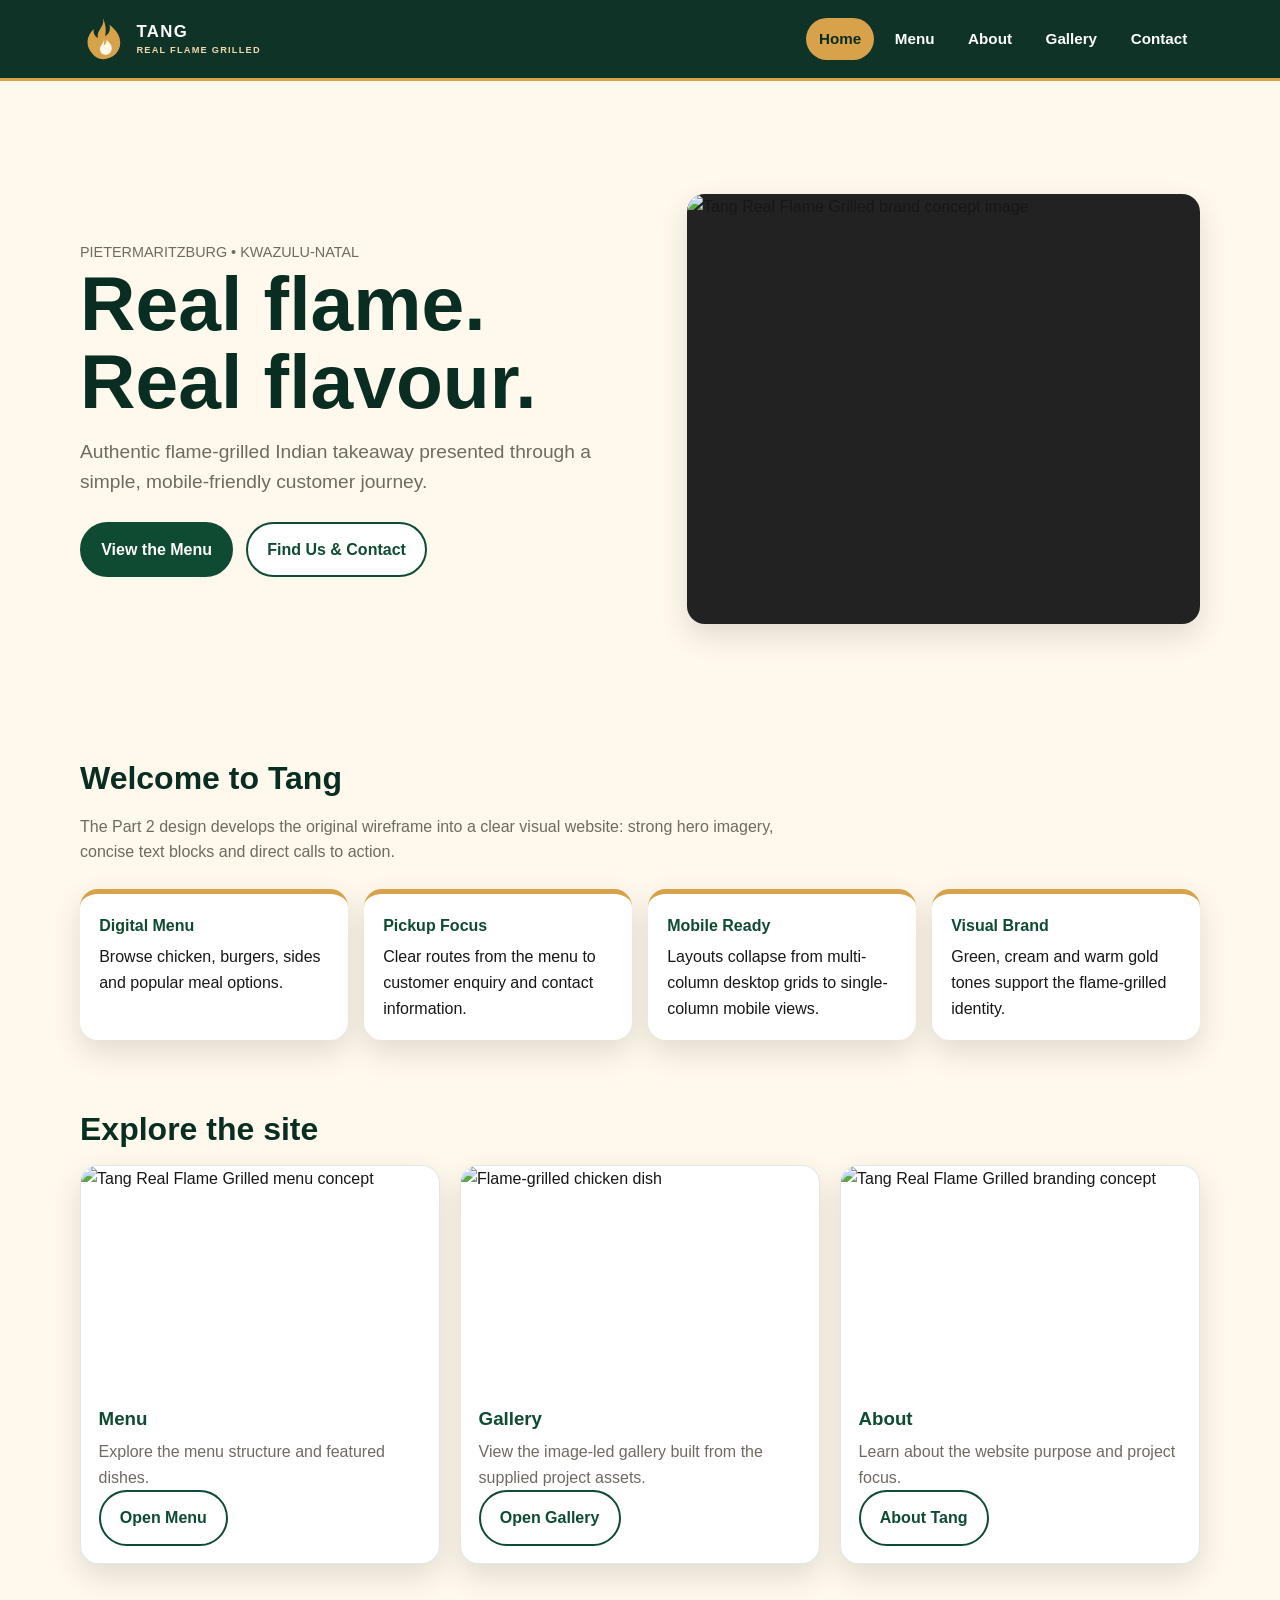
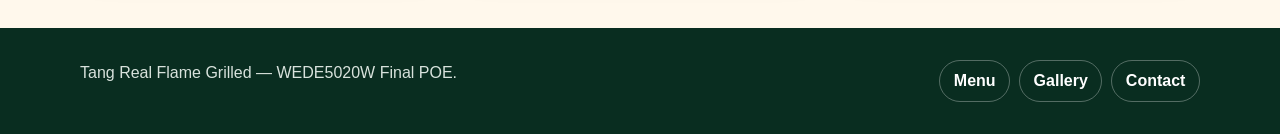
==== index.html @ 1a3ba95b "Update index.html" ====
<!DOCTYPE html><html lang="en"><head><meta charset="UTF-8"><meta name="viewport" content="width=device-width, initial-scale=1.0"><title>Home | Tang Real Flame Grilled</title><link rel="stylesheet" href="./style.css"></head><body>
<header class="site-header"><div class="container header-inner"><a class="brand" href="./index.html" aria-label="Tang Real Flame Grilled home"><svg class="brand-logo" viewBox="0 0 64 64" role="img" aria-label="Tang flame logo"><path d="M32 3C35 15 22 20 25 31c-5-3-7-8-6-13C8 29 8 42 17 52c4 5 9 8 15 8 14 0 24-10 24-23 0-10-6-18-15-25 2 8-1 13-6 16 2-10 0-18-3-25Z" fill="#d8a24a"/><path d="M33 31c2 7-7 10-5 17 1 4 4 6 7 6 6 0 10-5 9-11-1-4-4-7-7-10 0 5-2 7-4 8 1-4 1-7 0-10Z" fill="#fff8ec"/></svg><span class="brand-copy">TANG <small>REAL FLAME GRILLED</small></span></a><nav class="nav" aria-label="Main navigation"><a class="active" href="./index.html">Home</a><a href="./menu.html">Menu</a><a href="./about.html">About</a><a href="./gallery.html">Gallery</a><a href="./contact.html">Contact</a></nav></div></header>
<main><div class="container">
<section class="hero"><div class="hero-copy"><p class="small">PIETERMARITZBURG • KWAZULU-NATAL</p><h1>Real flame.<br>Real flavour.</h1><p class="lead">Authentic flame-grilled Indian takeaway presented through a simple, mobile-friendly customer journey.</p><div class="actions"><a class="btn primary" href="./menu.html">View the Menu</a><a class="btn secondary" href="./contact.html">Find Us &amp; Contact</a></div></div><div class="hero-image"><img src="./images/tang-home.png" alt="Tang Real Flame Grilled brand concept image"></div></section>
<section class="section"><h2>Welcome to Tang</h2><p class="section-intro">The Part 2 design develops the original wireframe into a clear visual website: strong hero imagery, concise text blocks and direct calls to action.</p><div class="feature-grid"><div class="feature"><strong>Digital Menu</strong><span>Browse chicken, burgers, sides and popular meal options.</span></div><div class="feature"><strong>Pickup Focus</strong><span>Clear routes from the menu to customer enquiry and contact information.</span></div><div class="feature"><strong>Mobile Ready</strong><span>Layouts collapse from multi-column desktop grids to single-column mobile views.</span></div><div class="feature"><strong>Visual Brand</strong><span>Green, cream and warm gold tones support the flame-grilled identity.</span></div></div></section>
<section class="section"><h2>Explore the site</h2><div class="cards"><article class="card"><img src="images/tang-menu.png" alt="Tang Real Flame Grilled menu concept"><div class="card-body"><h3>Menu</h3><p>Explore the menu structure and featured dishes.</p><a class="btn secondary" href="./menu.html">Open Menu</a></div></article><article class="card"><img src="./images/tang-gallery.jpg" alt="Flame-grilled chicken dish"><div class="card-body"><h3>Gallery</h3><p>View the image-led gallery built from the supplied project assets.</p><a class="btn secondary" href="./gallery.html">Open Gallery</a></div></article><article class="card"><img src="./images/tang-home.png" alt="Tang Real Flame Grilled branding concept"><div class="card-body"><h3>About</h3><p>Learn about the website purpose and project focus.</p><a class="btn secondary" href="./about.html">About Tang</a></div></article></div></section>
</div></main><footer class="site-footer"><div class="container footer-grid"><p>Tang Real Flame Grilled — WEDE5020W Final POE.</p><div class="footer-links"><a href="./menu.html">Menu</a><a href="./gallery.html">Gallery</a><a href="./contact.html">Contact</a></div></div></footer></body></html>
---- style.css ----
:root{
  --green:#0f4a32;
  --green-dark:#092d20;
  --gold:#d8a24a;
  --cream:#fff8ec;
  --ink:#171717;
  --muted:#6f6a62;
  --white:#ffffff;
  --shadow:0 12px 30px rgba(0,0,0,.12);
  --radius:18px;
}
*{box-sizing:border-box;margin:0;padding:0}
html{scroll-behavior:smooth}
body{font-family:Arial,Helvetica,sans-serif;background:var(--cream);color:var(--ink);line-height:1.6}
img{max-width:100%;height:auto;display:block}
a{color:inherit}
.container{width:min(1120px,92%);margin-inline:auto}
.site-header{position:sticky;top:0;z-index:20;background:rgba(9,45,32,.97);color:#fff;border-bottom:3px solid var(--gold)}
.header-inner{min-height:78px;display:flex;align-items:center;justify-content:space-between;gap:24px}
.brand{font-weight:900;letter-spacing:.08em;font-size:1.05rem;text-decoration:none;white-space:nowrap}
.nav{display:flex;flex-wrap:wrap;justify-content:flex-end;gap:8px}
.nav a{padding:.55rem .8rem;border-radius:999px;text-decoration:none;font-weight:700;font-size:.95rem}
.nav a:hover,.nav a:focus-visible,.nav a.active{background:var(--gold);color:var(--green-dark)}
main{padding:3rem 0 4rem}
.hero{min-height:560px;display:grid;grid-template-columns:1.05fr .95fr;gap:2.5rem;align-items:center}
.hero-copy h1{font-size:clamp(2.5rem,6vw,5rem);line-height:1.02;color:var(--green-dark);margin-bottom:1rem}
.hero-copy .lead{font-size:1.2rem;color:var(--muted);max-width:600px;margin-bottom:1.5rem}
.actions{display:flex;flex-wrap:wrap;gap:.8rem}
.btn{display:inline-flex;align-items:center;justify-content:center;padding:.8rem 1.2rem;border-radius:999px;text-decoration:none;font-weight:800;border:2px solid var(--green)}
.btn.primary{background:var(--green);color:#fff}.btn.secondary{background:#fff;color:var(--green)}
.btn:hover,.btn:focus-visible{transform:translateY(-2px);box-shadow:var(--shadow)}
.hero-image{border-radius:var(--radius);overflow:hidden;box-shadow:var(--shadow);background:#222}
.hero-image img{width:100%;height:430px;object-fit:cover}
.section{margin-top:4rem}.section h2{font-size:2rem;color:var(--green-dark);margin-bottom:.6rem}.section-intro{color:var(--muted);margin-bottom:1.5rem;max-width:720px}
.cards{display:grid;grid-template-columns:repeat(3,1fr);gap:1.25rem}
.card{background:#fff;border-radius:var(--radius);overflow:hidden;box-shadow:var(--shadow);border:1px solid rgba(15,74,50,.12)}
.card img{width:100%;height:220px;object-fit:cover}.card-body{padding:1.1rem}.card h3{color:var(--green);margin-bottom:.35rem}.card p{color:var(--muted)}
.feature-grid{display:grid;grid-template-columns:repeat(4,1fr);gap:1rem}.feature{background:#fff;padding:1.2rem;border-radius:var(--radius);border-top:5px solid var(--gold);box-shadow:var(--shadow)}
.feature strong{display:block;color:var(--green);margin-bottom:.35rem}
.page-heading{text-align:center;margin-bottom:2.5rem}.page-heading h1{font-size:clamp(2.2rem,5vw,4rem);color:var(--green-dark);line-height:1.1}.page-heading p{max-width:720px;margin:.75rem auto 0;color:var(--muted)}
.menu-grid{display:grid;grid-template-columns:repeat(3,1fr);gap:1.25rem}.menu-card{background:#fff;border-radius:var(--radius);overflow:hidden;box-shadow:var(--shadow);border:1px solid rgba(15,74,50,.12)}.menu-card img{height:210px;width:100%;object-fit:cover}.menu-content{padding:1.2rem}.menu-content h2{color:var(--green);font-size:1.35rem;margin-bottom:.8rem}.menu-list{list-style:none;display:grid;gap:.65rem}.menu-list li{display:flex;justify-content:space-between;gap:1rem;border-bottom:1px dashed #d7cdbd;padding-bottom:.45rem}.menu-list span:last-child{font-weight:800;color:var(--green)}
.notice{margin-top:1.5rem;padding:1rem 1.2rem;border-left:5px solid var(--gold);background:#fff3d8;border-radius:10px;color:#594a31}
.gallery-grid{display:grid;grid-template-columns:repeat(3,1fr);gap:1.25rem}.gallery-item{background:#fff;border-radius:var(--radius);overflow:hidden;box-shadow:var(--shadow)}.gallery-item img{width:100%;height:270px;object-fit:cover}.gallery-item figcaption{padding:.9rem 1rem;font-weight:800;color:var(--green)}
.about-grid,.contact-grid{display:grid;grid-template-columns:1fr 1fr;gap:2rem;align-items:start}.panel{background:#fff;border-radius:var(--radius);padding:1.5rem;box-shadow:var(--shadow)}.panel h2{color:var(--green);margin-bottom:.75rem}.panel ul{padding-left:1.2rem}
form{display:grid;gap:1rem}label{font-weight:700;color:var(--green)}input,textarea{width:100%;margin-top:.35rem;padding:.8rem;border:1px solid #cfc5b5;border-radius:10px;font:inherit;background:#fff}textarea{min-height:150px;resize:vertical}button{border:0;cursor:pointer;font:inherit}
.site-footer{background:var(--green-dark);color:#fff;padding:2rem 0}.footer-grid{display:flex;justify-content:space-between;gap:2rem;flex-wrap:wrap}.site-footer p{color:#d8e2dc}.footer-links{display:flex;align-items:center;gap:.55rem;flex-wrap:wrap}.footer-links a{display:inline-flex;align-items:center;justify-content:center;min-height:40px;padding:.45rem .85rem;border:1px solid rgba(255,255,255,.3);border-radius:999px;color:#fff;text-decoration:none;font-weight:700;transition:background .2s,color .2s,border-color .2s}.footer-links a:hover,.footer-links a:focus-visible{background:var(--gold);border-color:var(--gold);color:var(--green-dark);text-decoration:none;outline-offset:3px}
.small{font-size:.9rem;color:var(--muted)}

/* Contact page layout: matches the actual contact.html class names. */
.page-hero{padding:2.5rem 0 2rem;background:linear-gradient(135deg,#fff3d8,#fff8ec)}
.page-hero h1{font-size:clamp(2.2rem,5vw,4rem);line-height:1.08;color:var(--green-dark);margin:.2rem 0 .7rem}
.page-hero p:not(.eyebrow){max-width:720px;color:var(--muted)}
.eyebrow{font-size:.78rem;font-weight:900;letter-spacing:.16em;color:#9a6b20}
.contact-layout{display:grid;grid-template-columns:minmax(0,.9fr) minmax(0,1.1fr);gap:1.5rem;align-items:start}
.contact-stack{display:grid;gap:1.25rem;min-width:0}
.info-card,.map-card,.form-card{min-width:0;background:#fff;border:1px solid rgba(15,74,50,.12);border-radius:var(--radius);padding:clamp(1rem,2.5vw,1.5rem);box-shadow:var(--shadow)}
.info-card h2,.map-card h2,.form-card h2{color:var(--green);font-size:1.45rem;margin:.25rem 0 .8rem}
.info-card p{margin:.7rem 0;overflow-wrap:anywhere}.info-card a{color:var(--green);font-weight:700}.info-card hr{border:0;border-top:1px solid #e7dece;margin:1rem 0}
.text-link{display:inline-block;margin:.25rem 0;text-underline-offset:3px}
#map{height:280px;width:100%;overflow:hidden;border-radius:12px;background:#eee7d9}#map p{padding:1rem}
.form-card>p:not(.eyebrow){color:var(--muted);margin-bottom:.75rem}
.form-card form{gap:1rem;margin-top:1rem}.form-row{display:grid;grid-template-columns:repeat(2,minmax(0,1fr));gap:1rem}
.form-card label{display:block;min-width:0;font-weight:700;color:var(--green)}
.form-card input:not([type=checkbox]),.form-card select,.form-card textarea{display:block;width:100%;min-width:0;margin-top:.35rem;padding:.8rem .9rem;border:1px solid #cfc5b5;border-radius:10px;font:inherit;background:#fff;color:var(--ink)}
.form-card input:focus,.form-card select:focus,.form-card textarea:focus{outline:3px solid rgba(216,162,74,.35);border-color:var(--gold)}
.form-card textarea{min-height:145px;resize:vertical}.form-card .consent{display:flex;align-items:flex-start;gap:.65rem;font-size:.92rem;font-weight:500;color:var(--ink)}.form-card .consent input{width:auto;flex:0 0 auto;margin-top:.35rem}
.button{display:inline-flex;align-items:center;justify-content:center;min-height:44px;padding:.7rem 1.1rem;border-radius:999px;font-weight:800;text-decoration:none;transition:transform .2s,box-shadow .2s;cursor:pointer}
.button-primary{background:var(--green);color:#fff;border:2px solid var(--green)}.button-outline{background:#fff;color:var(--green);border:2px solid var(--green)}.button:hover,.button:focus-visible{transform:translateY(-1px);box-shadow:var(--shadow)}
.form-status{font-weight:700;color:var(--green)}.footer-brand{display:inline-flex;align-items:center;gap:.65rem}.footer-note{margin-top:.5rem}
/* Brand logo */
.brand{display:inline-flex;align-items:center;gap:.65rem;flex-shrink:0}.brand-logo{display:block;width:46px;height:46px;flex:0 0 46px}.brand-copy{display:inline-flex;flex-direction:column;line-height:1.15}.brand small{display:block;font-size:.58rem;letter-spacing:.13em;margin-top:.22rem;color:#f0d9ae}
/* Menu search and item controls */
.menu-tools{background:#fff;border:1px solid rgba(15,74,50,.12);border-radius:var(--radius);padding:1.2rem;margin:0 0 1.5rem;box-shadow:0 8px 20px rgba(0,0,0,.06)}
.menu-search-form{display:grid;grid-template-columns:minmax(0,1fr) auto auto;gap:.65rem;align-items:center}.menu-search-form input{margin:0;min-width:0}.filter-buttons{display:flex;flex-wrap:wrap;gap:.55rem;margin-top:1rem}.filter-button{padding:.55rem .9rem;border:1px solid #cfc5b5;border-radius:999px;background:#fff;color:var(--green);font-weight:800}.filter-button:hover,.filter-button:focus-visible,.filter-button.active{background:var(--green);color:#fff;border-color:var(--green)}.menu-result-count{margin-top:.8rem;color:var(--muted);font-size:.92rem}.menu-card[hidden],.menu-empty[hidden],.item-detail[hidden]{display:none!important}.category-description{color:var(--muted);margin:-.35rem 0 .9rem}.menu-list li{display:grid;grid-template-columns:minmax(0,1fr) auto;align-items:center;gap:.5rem}.menu-list li>span{font-weight:700}.item-detail-button{padding:.35rem .6rem;border:1px solid var(--green);border-radius:999px;background:#fff;color:var(--green);font-size:.78rem;font-weight:800;white-space:nowrap}.item-detail-button:hover,.item-detail-button:focus-visible{background:var(--green);color:#fff}.menu-list .item-detail{grid-column:1/-1;color:var(--muted);font-size:.9rem;padding:.15rem 0 .5rem}.menu-empty{margin:1rem 0;padding:1.2rem;text-align:center;background:#fff;border-radius:12px;color:var(--muted)}.sr-only{position:absolute;width:1px;height:1px;padding:0;margin:-1px;overflow:hidden;clip:rect(0,0,0,0);white-space:nowrap;border:0}

@media (max-width:900px){.hero{grid-template-columns:1fr}.hero-image{order:-1}.cards,.menu-grid,.gallery-grid{grid-template-columns:repeat(2,1fr)}.feature-grid{grid-template-columns:repeat(2,1fr)}.about-grid,.contact-grid,.contact-layout{grid-template-columns:1fr}.header-inner{align-items:flex-start;padding:1rem 0;flex-direction:column}.nav{justify-content:flex-start}}
@media (max-width:600px){main{padding:2rem 0 3rem}.container{width:min(94%,1120px)}.hero{min-height:0;gap:1.5rem}.hero-image img{height:280px}.hero-copy h1{font-size:2.7rem}.cards,.menu-grid,.gallery-grid,.feature-grid{grid-template-columns:1fr}.gallery-item img,.card img,.menu-card img{height:230px}.nav{width:100%;gap:4px}.nav a{font-size:.85rem;padding:.45rem .55rem}.actions{display:grid}.btn{width:100%}.section{margin-top:2.5rem}.contact-grid>.panel{padding:1.15rem}.contact-layout{grid-template-columns:1fr}.form-row{grid-template-columns:1fr}.menu-search-form{grid-template-columns:1fr 1fr}.menu-search-form input{grid-column:1/-1}.menu-search-form button{width:100%}.brand-logo{width:40px;height:40px;flex-basis:40px}}

/* Interactive gallery details and consistent footer navigation */
.gallery-item{display:flex;flex-direction:column}.gallery-item figcaption{padding:.9rem 1rem .35rem;font-weight:800;color:var(--green);font-size:1.05rem}.gallery-details{padding:0 1rem 1rem}.gallery-details summary{display:inline-flex;align-items:center;justify-content:center;margin-top:.4rem;padding:.5rem .85rem;border:1px solid var(--green);border-radius:999px;background:#fff;color:var(--green);font-weight:800;cursor:pointer;list-style:none}.gallery-details summary::-webkit-details-marker{display:none}.gallery-details summary::after{content:"+";margin-left:.5rem;font-size:1.1rem}.gallery-details[open] summary::after{content:"−"}.gallery-details summary:hover,.gallery-details summary:focus-visible{background:var(--green);color:#fff;outline-offset:3px}.gallery-details p{margin-top:.8rem;color:var(--muted);font-size:.95rem}.footer-links a:focus-visible{outline:3px solid var(--gold)}
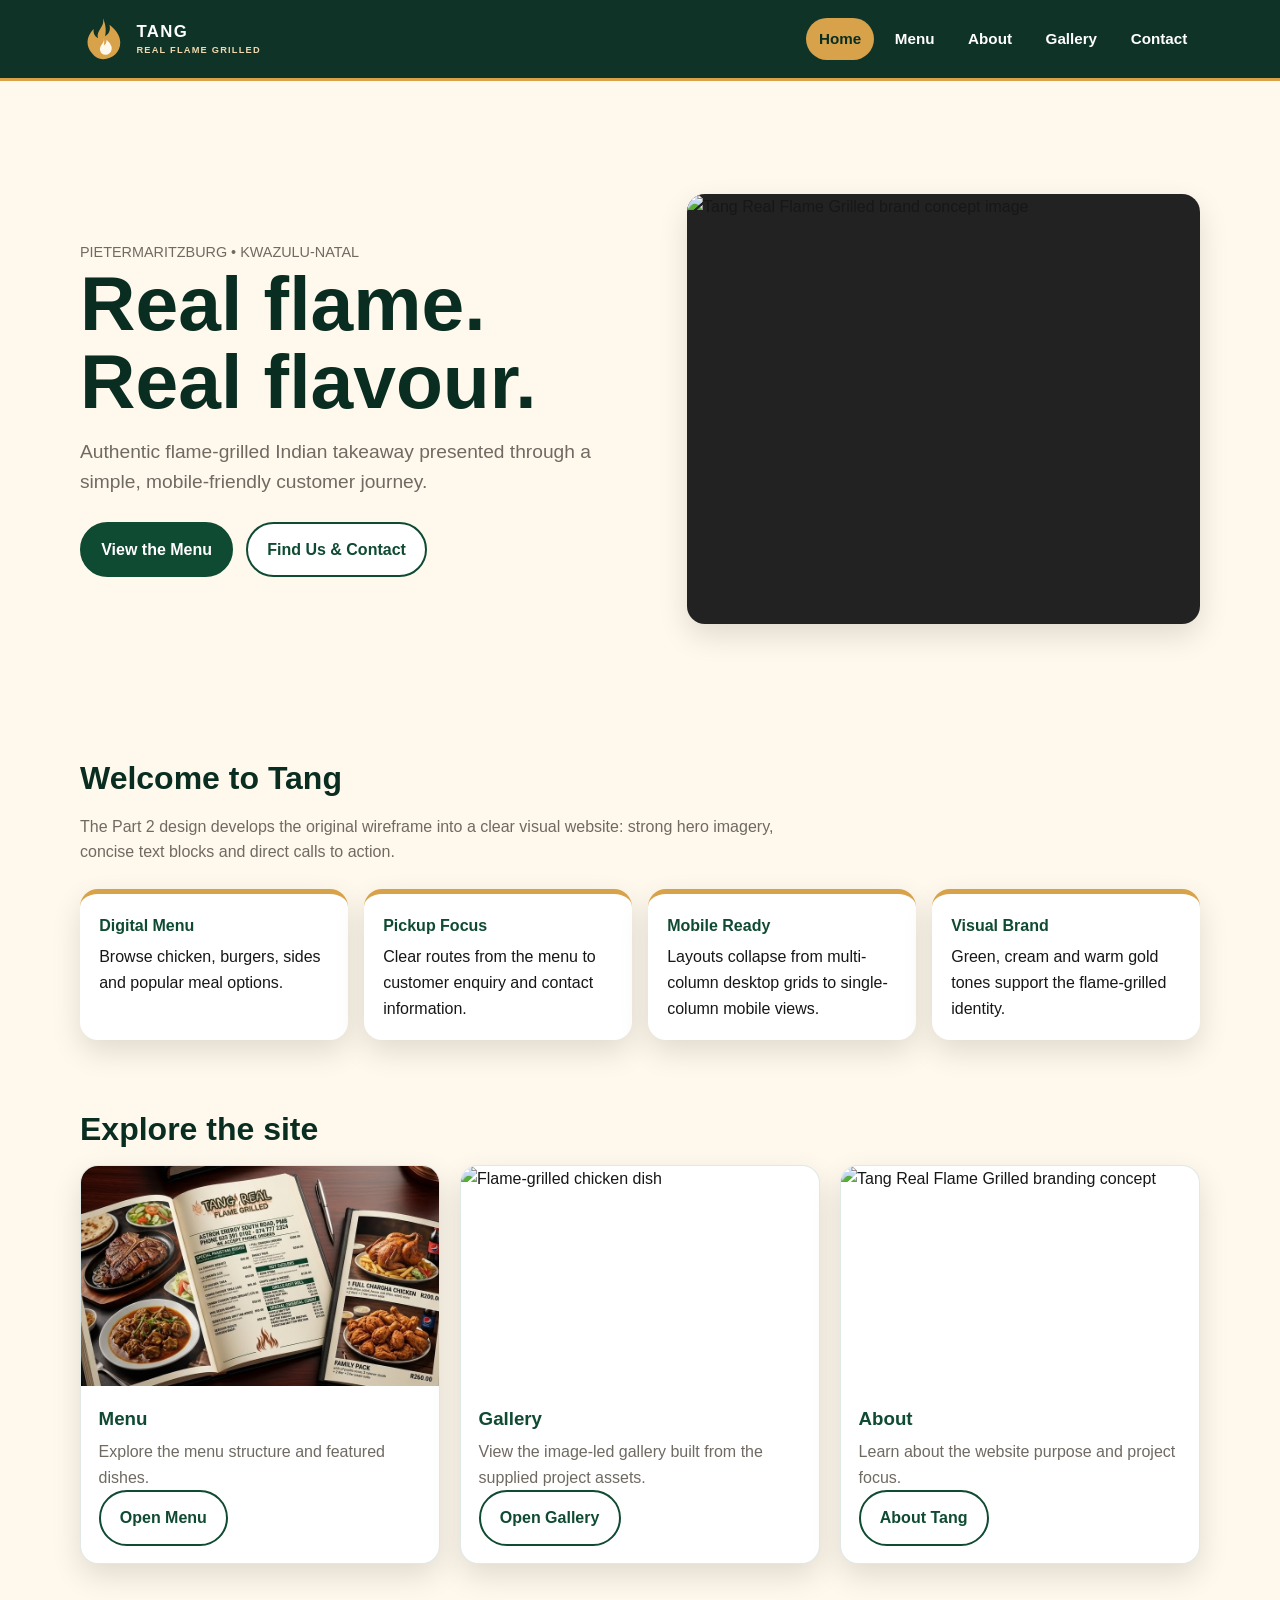
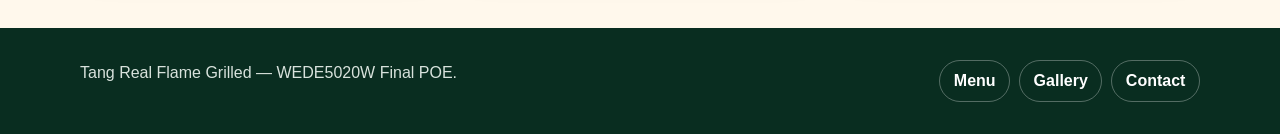
==== commit c13c3289: "Update index.html" ====
--- a/index.html
+++ b/index.html
@@ -3,5 +3,5 @@
 <main><div class="container">
 <section class="hero"><div class="hero-copy"><p class="small">PIETERMARITZBURG • KWAZULU-NATAL</p><h1>Real flame.<br>Real flavour.</h1><p class="lead">Authentic flame-grilled Indian takeaway presented through a simple, mobile-friendly customer journey.</p><div class="actions"><a class="btn primary" href="./menu.html">View the Menu</a><a class="btn secondary" href="./contact.html">Find Us &amp; Contact</a></div></div><div class="hero-image"><img src="./images/tang-home.png" alt="Tang Real Flame Grilled brand concept image"></div></section>
 <section class="section"><h2>Welcome to Tang</h2><p class="section-intro">The Part 2 design develops the original wireframe into a clear visual website: strong hero imagery, concise text blocks and direct calls to action.</p><div class="feature-grid"><div class="feature"><strong>Digital Menu</strong><span>Browse chicken, burgers, sides and popular meal options.</span></div><div class="feature"><strong>Pickup Focus</strong><span>Clear routes from the menu to customer enquiry and contact information.</span></div><div class="feature"><strong>Mobile Ready</strong><span>Layouts collapse from multi-column desktop grids to single-column mobile views.</span></div><div class="feature"><strong>Visual Brand</strong><span>Green, cream and warm gold tones support the flame-grilled identity.</span></div></div></section>
-<section class="section"><h2>Explore the site</h2><div class="cards"><article class="card"><img src="images/tang-menu.png" alt="Tang Real Flame Grilled menu concept"><div class="card-body"><h3>Menu</h3><p>Explore the menu structure and featured dishes.</p><a class="btn secondary" href="./menu.html">Open Menu</a></div></article><article class="card"><img src="./images/tang-gallery.jpg" alt="Flame-grilled chicken dish"><div class="card-body"><h3>Gallery</h3><p>View the image-led gallery built from the supplied project assets.</p><a class="btn secondary" href="./gallery.html">Open Gallery</a></div></article><article class="card"><img src="./images/tang-home.png" alt="Tang Real Flame Grilled branding concept"><div class="card-body"><h3>About</h3><p>Learn about the website purpose and project focus.</p><a class="btn secondary" href="./about.html">About Tang</a></div></article></div></section>
+<section class="section"><h2>Explore the site</h2><div class="cards"><article class="card"><img src="./tang-menu.png" alt="Tang Real Flame Grilled menu concept"><div class="card-body"><h3>Menu</h3><p>Explore the menu structure and featured dishes.</p><a class="btn secondary" href="./menu.html">Open Menu</a></div></article><article class="card"><img src="./images/tang-gallery.jpg" alt="Flame-grilled chicken dish"><div class="card-body"><h3>Gallery</h3><p>View the image-led gallery built from the supplied project assets.</p><a class="btn secondary" href="./gallery.html">Open Gallery</a></div></article><article class="card"><img src="./images/tang-home.png" alt="Tang Real Flame Grilled branding concept"><div class="card-body"><h3>About</h3><p>Learn about the website purpose and project focus.</p><a class="btn secondary" href="./about.html">About Tang</a></div></article></div></section>
 </div></main><footer class="site-footer"><div class="container footer-grid"><p>Tang Real Flame Grilled — WEDE5020W Final POE.</p><div class="footer-links"><a href="./menu.html">Menu</a><a href="./gallery.html">Gallery</a><a href="./contact.html">Contact</a></div></div></footer></body></html>
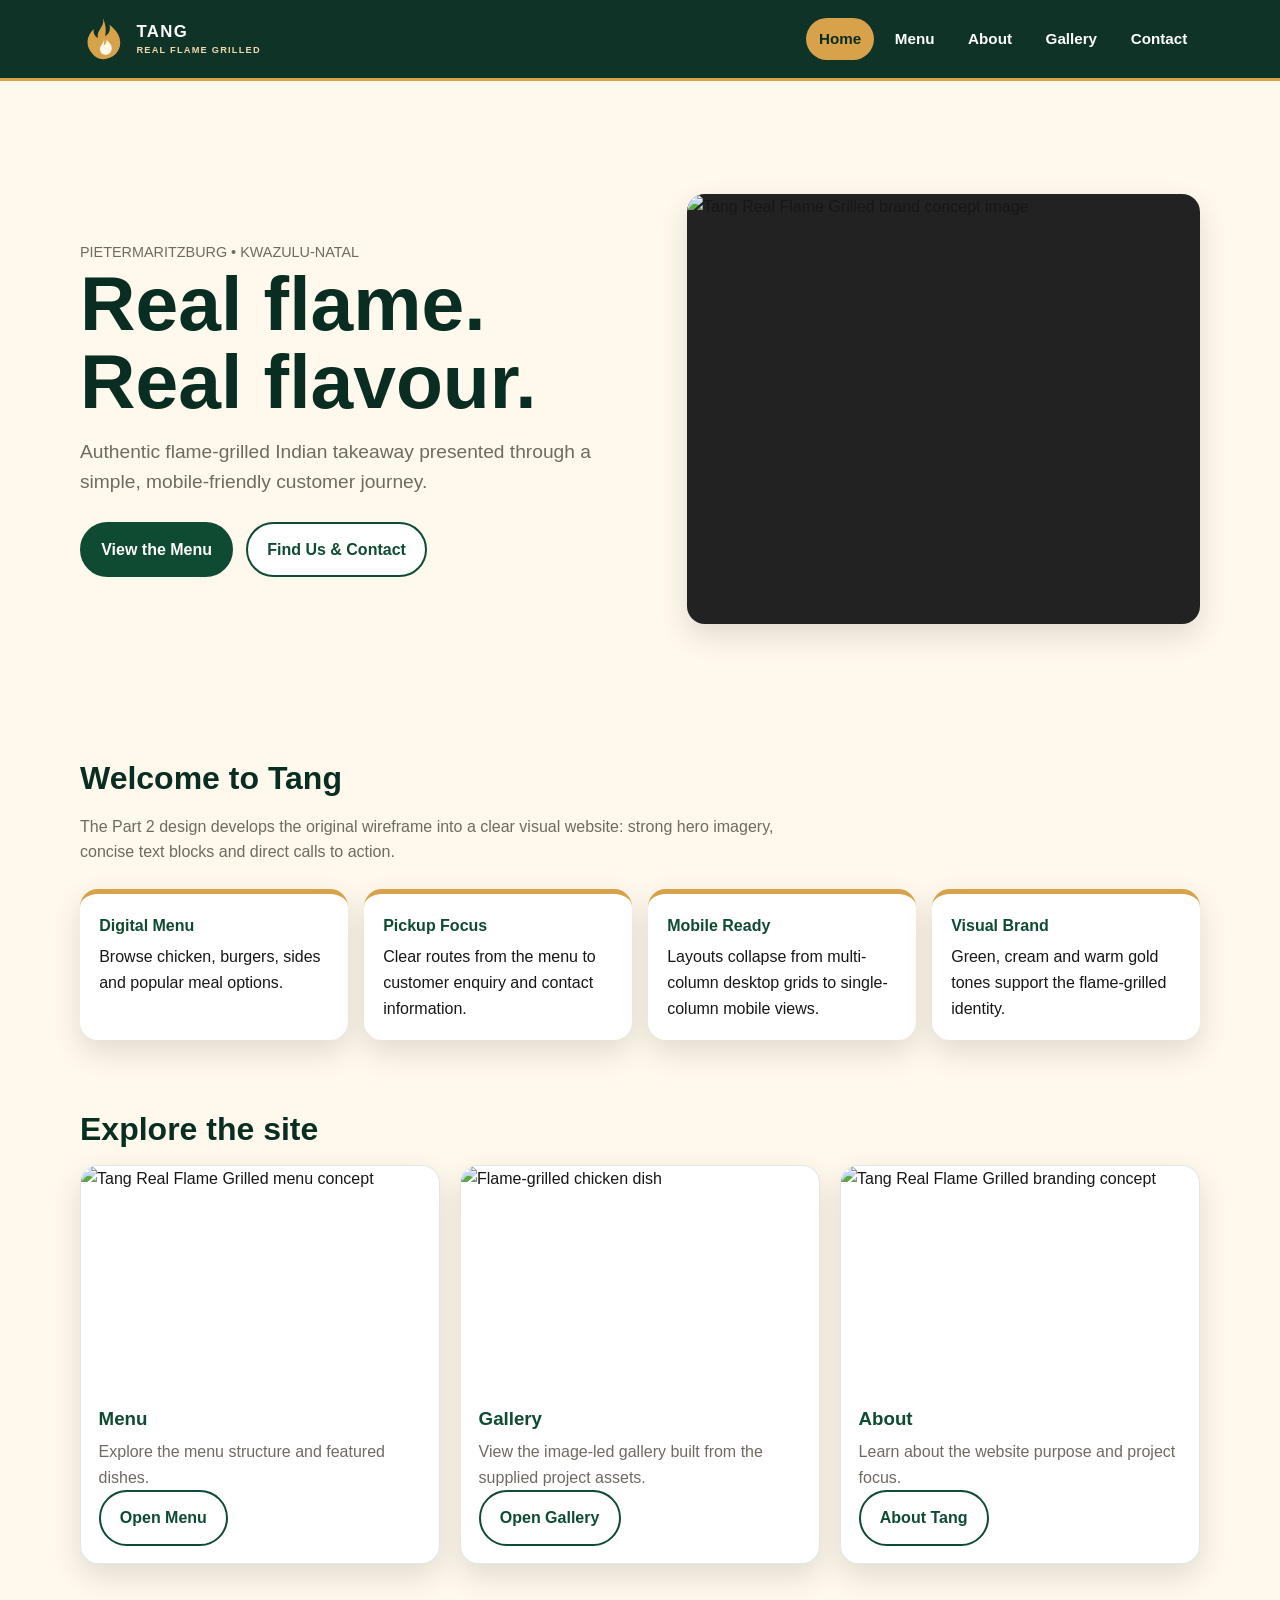
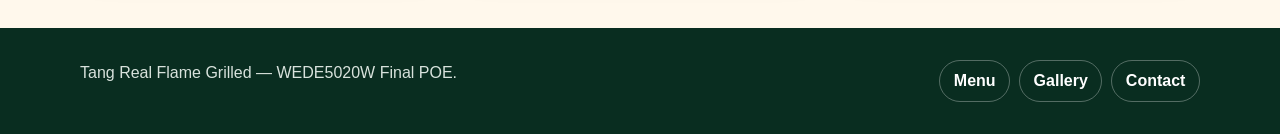
==== commit 6b814a1c: "Add 'Explore the site' section with cards Added a new section to explore the site with cards for Men" ====
--- a/index.html
+++ b/index.html
@@ -3,5 +3,5 @@
 <main><div class="container">
 <section class="hero"><div class="hero-copy"><p class="small">PIETERMARITZBURG • KWAZULU-NATAL</p><h1>Real flame.<br>Real flavour.</h1><p class="lead">Authentic flame-grilled Indian takeaway presented through a simple, mobile-friendly customer journey.</p><div class="actions"><a class="btn primary" href="./menu.html">View the Menu</a><a class="btn secondary" href="./contact.html">Find Us &amp; Contact</a></div></div><div class="hero-image"><img src="./images/tang-home.png" alt="Tang Real Flame Grilled brand concept image"></div></section>
 <section class="section"><h2>Welcome to Tang</h2><p class="section-intro">The Part 2 design develops the original wireframe into a clear visual website: strong hero imagery, concise text blocks and direct calls to action.</p><div class="feature-grid"><div class="feature"><strong>Digital Menu</strong><span>Browse chicken, burgers, sides and popular meal options.</span></div><div class="feature"><strong>Pickup Focus</strong><span>Clear routes from the menu to customer enquiry and contact information.</span></div><div class="feature"><strong>Mobile Ready</strong><span>Layouts collapse from multi-column desktop grids to single-column mobile views.</span></div><div class="feature"><strong>Visual Brand</strong><span>Green, cream and warm gold tones support the flame-grilled identity.</span></div></div></section>
-<section class="section"><h2>Explore the site</h2><div class="cards"><article class="card"><img src="./tang-menu.png" alt="Tang Real Flame Grilled menu concept"><div class="card-body"><h3>Menu</h3><p>Explore the menu structure and featured dishes.</p><a class="btn secondary" href="./menu.html">Open Menu</a></div></article><article class="card"><img src="./images/tang-gallery.jpg" alt="Flame-grilled chicken dish"><div class="card-body"><h3>Gallery</h3><p>View the image-led gallery built from the supplied project assets.</p><a class="btn secondary" href="./gallery.html">Open Gallery</a></div></article><article class="card"><img src="./images/tang-home.png" alt="Tang Real Flame Grilled branding concept"><div class="card-body"><h3>About</h3><p>Learn about the website purpose and project focus.</p><a class="btn secondary" href="./about.html">About Tang</a></div></article></div></section>
+<section class="section"><h2>Explore the site</h2><div class="cards"><article class="card"><img src="./images/tang-menu.png" alt="Tang Real Flame Grilled menu concept"><div class="card-body"><h3>Menu</h3><p>Explore the menu structure and featured dishes.</p><a class="btn secondary" href="./menu.html">Open Menu</a></div></article><article class="card"><img src="./images/tang-gallery.jpg" alt="Flame-grilled chicken dish"><div class="card-body"><h3>Gallery</h3><p>View the image-led gallery built from the supplied project assets.</p><a class="btn secondary" href="./gallery.html">Open Gallery</a></div></article><article class="card"><img src="./images/tang-home.png" alt="Tang Real Flame Grilled branding concept"><div class="card-body"><h3>About</h3><p>Learn about the website purpose and project focus.</p><a class="btn secondary" href="./about.html">About Tang</a></div></article></div></section>
 </div></main><footer class="site-footer"><div class="container footer-grid"><p>Tang Real Flame Grilled — WEDE5020W Final POE.</p><div class="footer-links"><a href="./menu.html">Menu</a><a href="./gallery.html">Gallery</a><a href="./contact.html">Contact</a></div></div></footer></body></html>
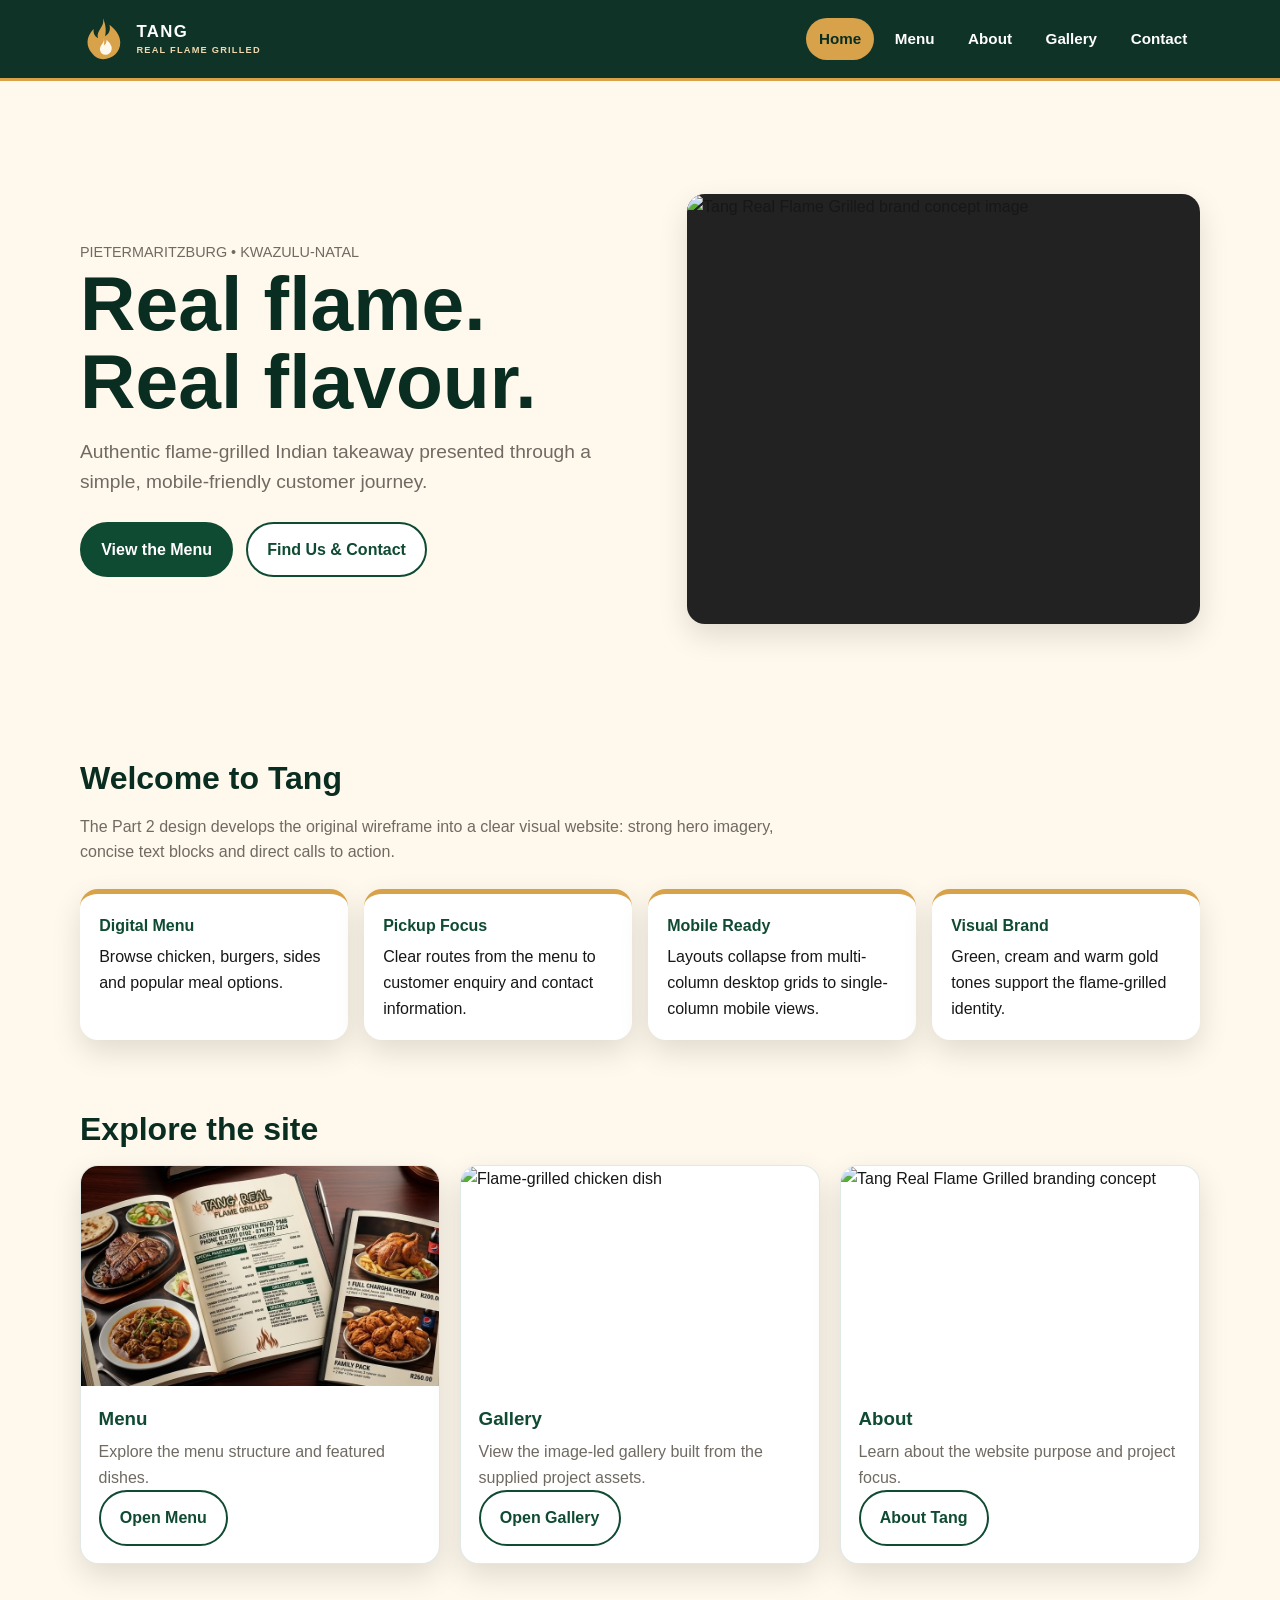
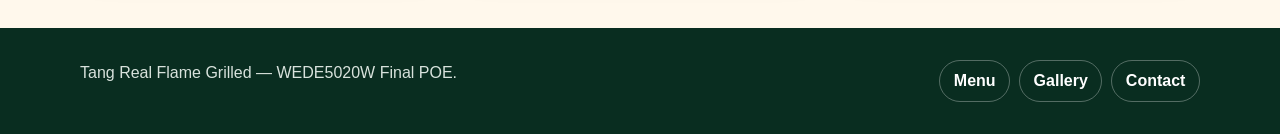
==== commit 296d5cad: "Update index.html" ====
--- a/index.html
+++ b/index.html
@@ -3,5 +3,5 @@
 <main><div class="container">
 <section class="hero"><div class="hero-copy"><p class="small">PIETERMARITZBURG • KWAZULU-NATAL</p><h1>Real flame.<br>Real flavour.</h1><p class="lead">Authentic flame-grilled Indian takeaway presented through a simple, mobile-friendly customer journey.</p><div class="actions"><a class="btn primary" href="./menu.html">View the Menu</a><a class="btn secondary" href="./contact.html">Find Us &amp; Contact</a></div></div><div class="hero-image"><img src="./images/tang-home.png" alt="Tang Real Flame Grilled brand concept image"></div></section>
 <section class="section"><h2>Welcome to Tang</h2><p class="section-intro">The Part 2 design develops the original wireframe into a clear visual website: strong hero imagery, concise text blocks and direct calls to action.</p><div class="feature-grid"><div class="feature"><strong>Digital Menu</strong><span>Browse chicken, burgers, sides and popular meal options.</span></div><div class="feature"><strong>Pickup Focus</strong><span>Clear routes from the menu to customer enquiry and contact information.</span></div><div class="feature"><strong>Mobile Ready</strong><span>Layouts collapse from multi-column desktop grids to single-column mobile views.</span></div><div class="feature"><strong>Visual Brand</strong><span>Green, cream and warm gold tones support the flame-grilled identity.</span></div></div></section>
-<section class="section"><h2>Explore the site</h2><div class="cards"><article class="card"><img src="./images/tang-menu.png" alt="Tang Real Flame Grilled menu concept"><div class="card-body"><h3>Menu</h3><p>Explore the menu structure and featured dishes.</p><a class="btn secondary" href="./menu.html">Open Menu</a></div></article><article class="card"><img src="./images/tang-gallery.jpg" alt="Flame-grilled chicken dish"><div class="card-body"><h3>Gallery</h3><p>View the image-led gallery built from the supplied project assets.</p><a class="btn secondary" href="./gallery.html">Open Gallery</a></div></article><article class="card"><img src="./images/tang-home.png" alt="Tang Real Flame Grilled branding concept"><div class="card-body"><h3>About</h3><p>Learn about the website purpose and project focus.</p><a class="btn secondary" href="./about.html">About Tang</a></div></article></div></section>
+<section class="section"><h2>Explore the site</h2><div class="cards"><article class="card"><img src="tang-menu.png" alt="Tang Real Flame Grilled menu concept"><div class="card-body"><h3>Menu</h3><p>Explore the menu structure and featured dishes.</p><a class="btn secondary" href="./menu.html">Open Menu</a></div></article><article class="card"><img src="./images/tang-gallery.jpg" alt="Flame-grilled chicken dish"><div class="card-body"><h3>Gallery</h3><p>View the image-led gallery built from the supplied project assets.</p><a class="btn secondary" href="./gallery.html">Open Gallery</a></div></article><article class="card"><img src="./images/tang-home.png" alt="Tang Real Flame Grilled branding concept"><div class="card-body"><h3>About</h3><p>Learn about the website purpose and project focus.</p><a class="btn secondary" href="./about.html">About Tang</a></div></article></div></section>
 </div></main><footer class="site-footer"><div class="container footer-grid"><p>Tang Real Flame Grilled — WEDE5020W Final POE.</p><div class="footer-links"><a href="./menu.html">Menu</a><a href="./gallery.html">Gallery</a><a href="./contact.html">Contact</a></div></div></footer></body></html>
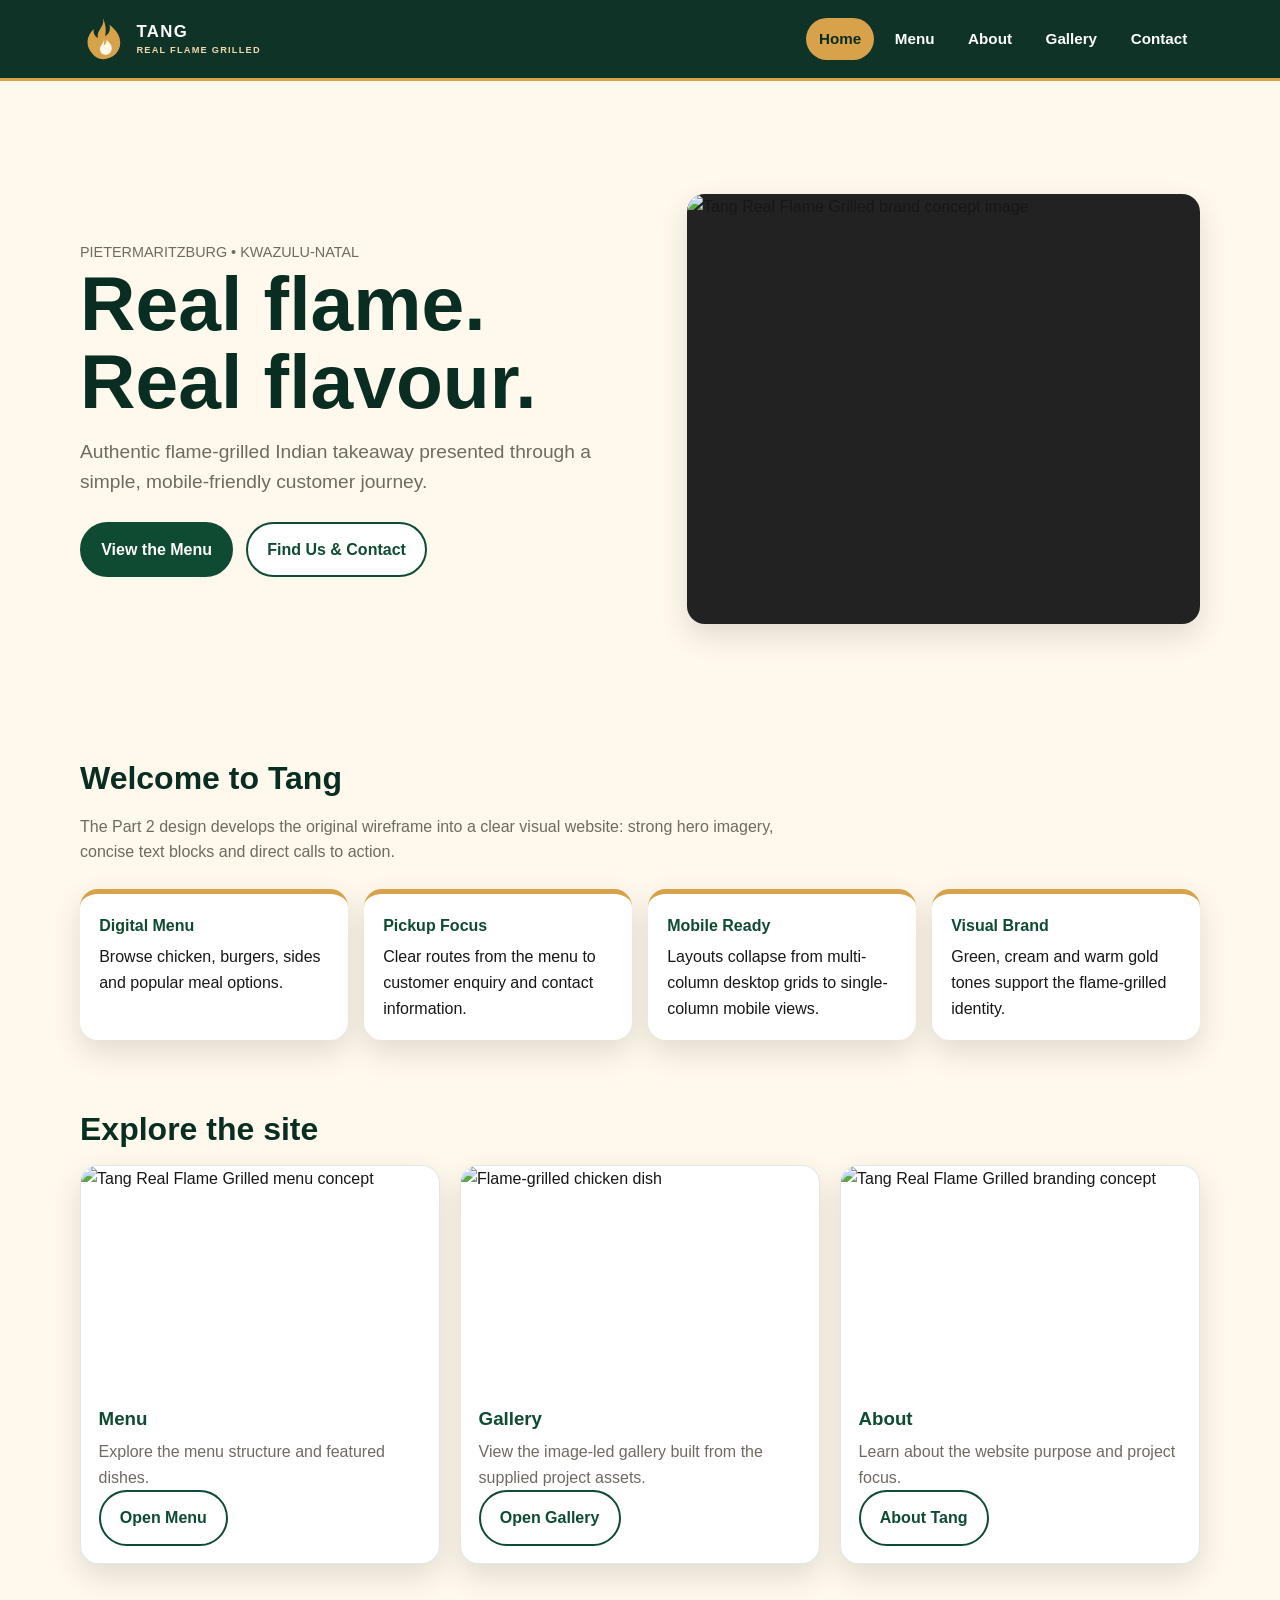
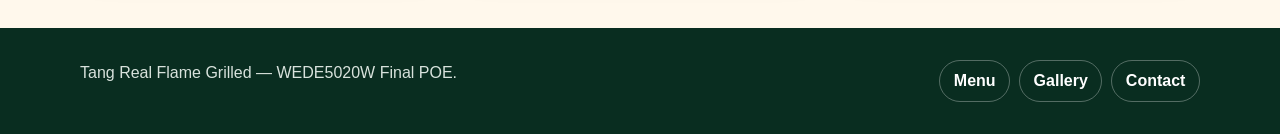
==== commit 368aa6e7: "Update index.html" ====
--- a/index.html
+++ b/index.html
@@ -3,5 +3,6 @@
 <main><div class="container">
 <section class="hero"><div class="hero-copy"><p class="small">PIETERMARITZBURG • KWAZULU-NATAL</p><h1>Real flame.<br>Real flavour.</h1><p class="lead">Authentic flame-grilled Indian takeaway presented through a simple, mobile-friendly customer journey.</p><div class="actions"><a class="btn primary" href="./menu.html">View the Menu</a><a class="btn secondary" href="./contact.html">Find Us &amp; Contact</a></div></div><div class="hero-image"><img src="./images/tang-home.png" alt="Tang Real Flame Grilled brand concept image"></div></section>
 <section class="section"><h2>Welcome to Tang</h2><p class="section-intro">The Part 2 design develops the original wireframe into a clear visual website: strong hero imagery, concise text blocks and direct calls to action.</p><div class="feature-grid"><div class="feature"><strong>Digital Menu</strong><span>Browse chicken, burgers, sides and popular meal options.</span></div><div class="feature"><strong>Pickup Focus</strong><span>Clear routes from the menu to customer enquiry and contact information.</span></div><div class="feature"><strong>Mobile Ready</strong><span>Layouts collapse from multi-column desktop grids to single-column mobile views.</span></div><div class="feature"><strong>Visual Brand</strong><span>Green, cream and warm gold tones support the flame-grilled identity.</span></div></div></section>
-<section class="section"><h2>Explore the site</h2><div class="cards"><article class="card"><img src="tang-menu.png" alt="Tang Real Flame Grilled menu concept"><div class="card-body"><h3>Menu</h3><p>Explore the menu structure and featured dishes.</p><a class="btn secondary" href="./menu.html">Open Menu</a></div></article><article class="card"><img src="./images/tang-gallery.jpg" alt="Flame-grilled chicken dish"><div class="card-body"><h3>Gallery</h3><p>View the image-led gallery built from the supplied project assets.</p><a class="btn secondary" href="./gallery.html">Open Gallery</a></div></article><article class="card"><img src="./images/tang-home.png" alt="Tang Real Flame Grilled branding concept"><div class="card-body"><h3>About</h3><p>Learn about the website purpose and project focus.</p><a class="btn secondary" href="./about.html">About Tang</a></div></article></div></section>
+<section class="section"><h2>Explore the site</h2><div class="cards"><article class="card"><img src="./TANG-Grilled-webite-site
+/tang-menu.png" alt="Tang Real Flame Grilled menu concept"><div class="card-body"><h3>Menu</h3><p>Explore the menu structure and featured dishes.</p><a class="btn secondary" href="./menu.html">Open Menu</a></div></article><article class="card"><img src="./images/tang-gallery.jpg" alt="Flame-grilled chicken dish"><div class="card-body"><h3>Gallery</h3><p>View the image-led gallery built from the supplied project assets.</p><a class="btn secondary" href="./gallery.html">Open Gallery</a></div></article><article class="card"><img src="./images/tang-home.png" alt="Tang Real Flame Grilled branding concept"><div class="card-body"><h3>About</h3><p>Learn about the website purpose and project focus.</p><a class="btn secondary" href="./about.html">About Tang</a></div></article></div></section>
 </div></main><footer class="site-footer"><div class="container footer-grid"><p>Tang Real Flame Grilled — WEDE5020W Final POE.</p><div class="footer-links"><a href="./menu.html">Menu</a><a href="./gallery.html">Gallery</a><a href="./contact.html">Contact</a></div></div></footer></body></html>
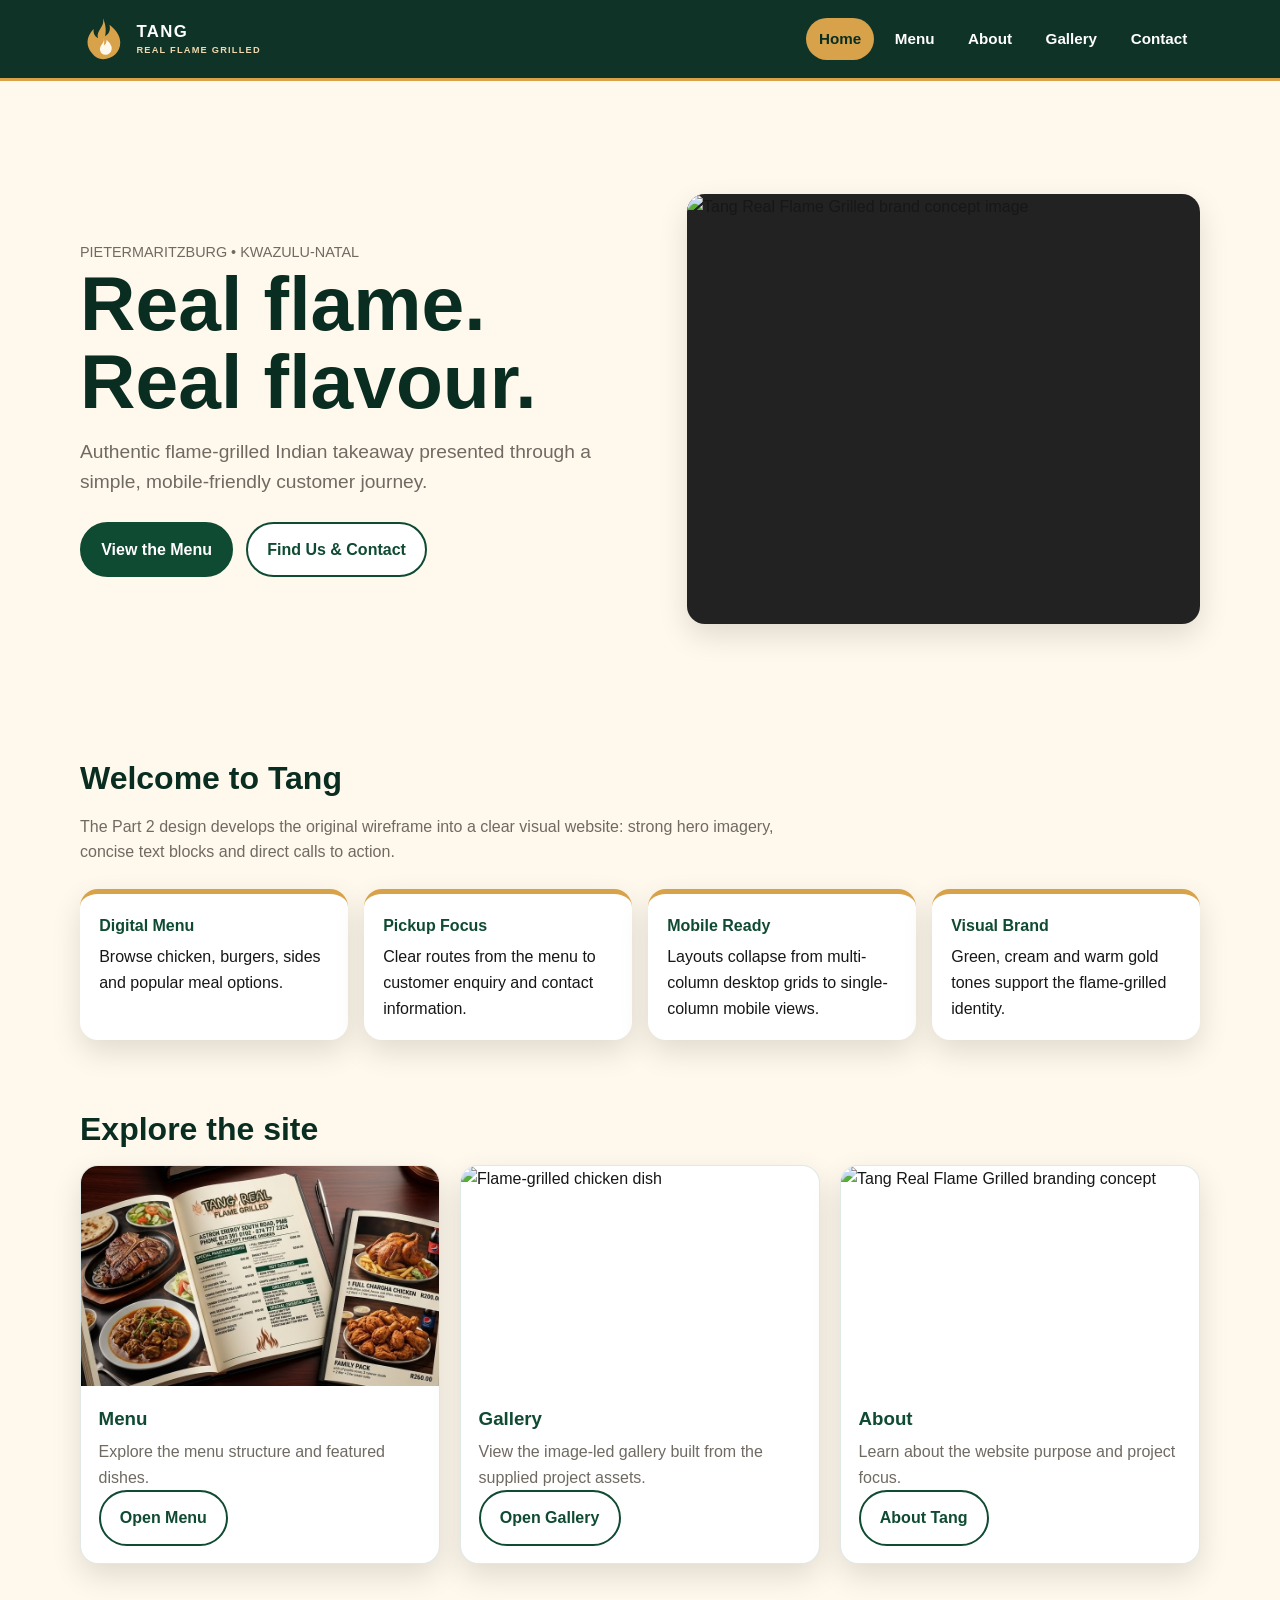
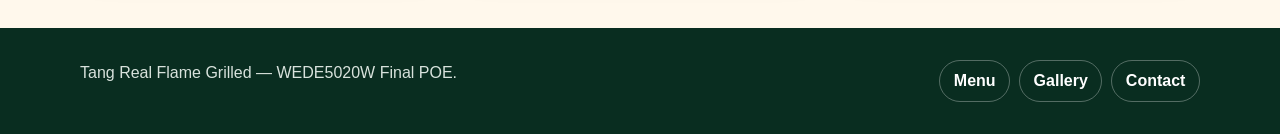
==== commit 768c82cc: "Update index.html" ====
--- a/index.html
+++ b/index.html
@@ -3,6 +3,5 @@
 <main><div class="container">
 <section class="hero"><div class="hero-copy"><p class="small">PIETERMARITZBURG • KWAZULU-NATAL</p><h1>Real flame.<br>Real flavour.</h1><p class="lead">Authentic flame-grilled Indian takeaway presented through a simple, mobile-friendly customer journey.</p><div class="actions"><a class="btn primary" href="./menu.html">View the Menu</a><a class="btn secondary" href="./contact.html">Find Us &amp; Contact</a></div></div><div class="hero-image"><img src="./images/tang-home.png" alt="Tang Real Flame Grilled brand concept image"></div></section>
 <section class="section"><h2>Welcome to Tang</h2><p class="section-intro">The Part 2 design develops the original wireframe into a clear visual website: strong hero imagery, concise text blocks and direct calls to action.</p><div class="feature-grid"><div class="feature"><strong>Digital Menu</strong><span>Browse chicken, burgers, sides and popular meal options.</span></div><div class="feature"><strong>Pickup Focus</strong><span>Clear routes from the menu to customer enquiry and contact information.</span></div><div class="feature"><strong>Mobile Ready</strong><span>Layouts collapse from multi-column desktop grids to single-column mobile views.</span></div><div class="feature"><strong>Visual Brand</strong><span>Green, cream and warm gold tones support the flame-grilled identity.</span></div></div></section>
-<section class="section"><h2>Explore the site</h2><div class="cards"><article class="card"><img src="./TANG-Grilled-webite-site
-/tang-menu.png" alt="Tang Real Flame Grilled menu concept"><div class="card-body"><h3>Menu</h3><p>Explore the menu structure and featured dishes.</p><a class="btn secondary" href="./menu.html">Open Menu</a></div></article><article class="card"><img src="./images/tang-gallery.jpg" alt="Flame-grilled chicken dish"><div class="card-body"><h3>Gallery</h3><p>View the image-led gallery built from the supplied project assets.</p><a class="btn secondary" href="./gallery.html">Open Gallery</a></div></article><article class="card"><img src="./images/tang-home.png" alt="Tang Real Flame Grilled branding concept"><div class="card-body"><h3>About</h3><p>Learn about the website purpose and project focus.</p><a class="btn secondary" href="./about.html">About Tang</a></div></article></div></section>
+<section class="section"><h2>Explore the site</h2><div class="cards"><article class="card"><img src="./tang-menu.png" alt="Tang Real Flame Grilled menu concept"><div class="card-body"><h3>Menu</h3><p>Explore the menu structure and featured dishes.</p><a class="btn secondary" href="./menu.html">Open Menu</a></div></article><article class="card"><img src="./images/tang-gallery.jpg" alt="Flame-grilled chicken dish"><div class="card-body"><h3>Gallery</h3><p>View the image-led gallery built from the supplied project assets.</p><a class="btn secondary" href="./gallery.html">Open Gallery</a></div></article><article class="card"><img src="./images/tang-home.png" alt="Tang Real Flame Grilled branding concept"><div class="card-body"><h3>About</h3><p>Learn about the website purpose and project focus.</p><a class="btn secondary" href="./about.html">About Tang</a></div></article></div></section>
 </div></main><footer class="site-footer"><div class="container footer-grid"><p>Tang Real Flame Grilled — WEDE5020W Final POE.</p><div class="footer-links"><a href="./menu.html">Menu</a><a href="./gallery.html">Gallery</a><a href="./contact.html">Contact</a></div></div></footer></body></html>
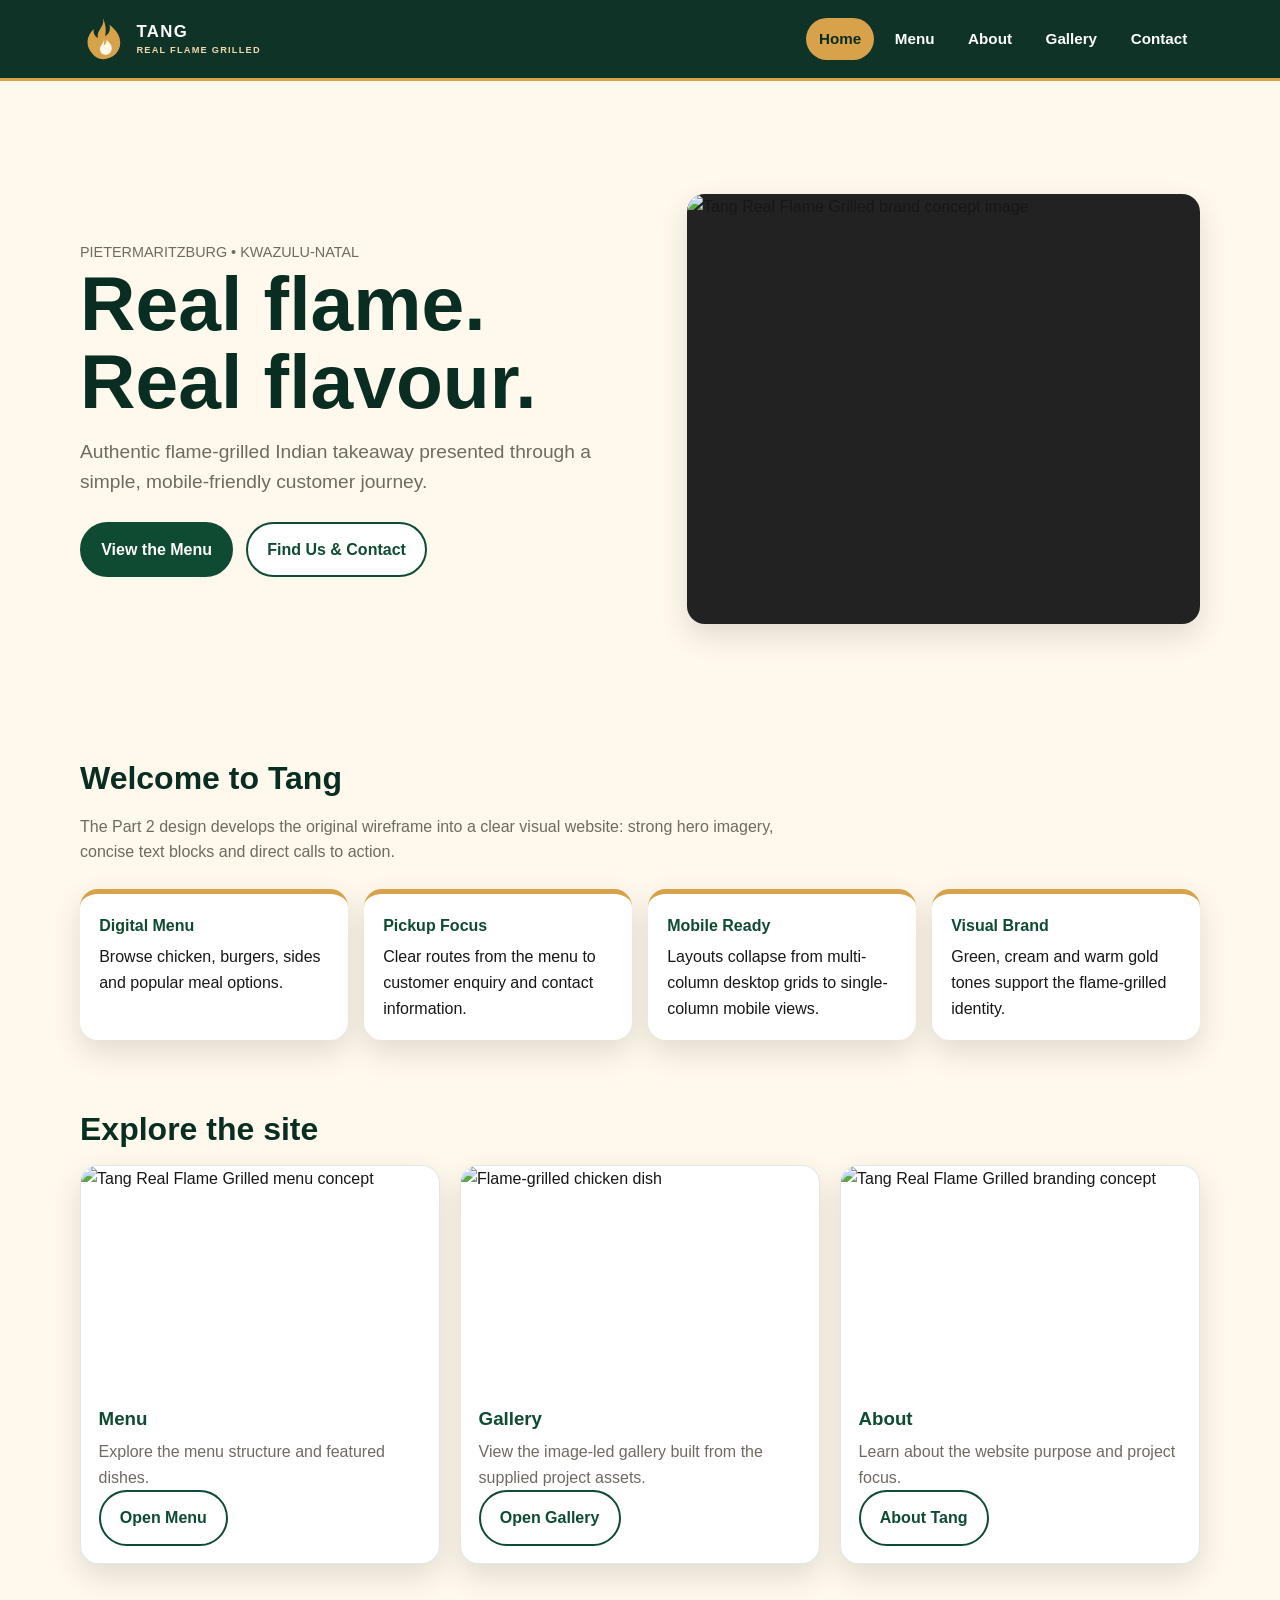
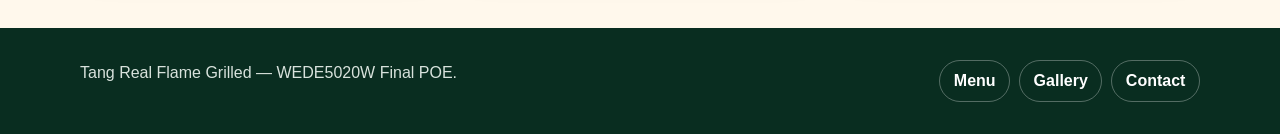
==== commit 240833d2: "Update index.html" ====
--- a/index.html
+++ b/index.html
@@ -3,5 +3,5 @@
 <main><div class="container">
 <section class="hero"><div class="hero-copy"><p class="small">PIETERMARITZBURG • KWAZULU-NATAL</p><h1>Real flame.<br>Real flavour.</h1><p class="lead">Authentic flame-grilled Indian takeaway presented through a simple, mobile-friendly customer journey.</p><div class="actions"><a class="btn primary" href="./menu.html">View the Menu</a><a class="btn secondary" href="./contact.html">Find Us &amp; Contact</a></div></div><div class="hero-image"><img src="./images/tang-home.png" alt="Tang Real Flame Grilled brand concept image"></div></section>
 <section class="section"><h2>Welcome to Tang</h2><p class="section-intro">The Part 2 design develops the original wireframe into a clear visual website: strong hero imagery, concise text blocks and direct calls to action.</p><div class="feature-grid"><div class="feature"><strong>Digital Menu</strong><span>Browse chicken, burgers, sides and popular meal options.</span></div><div class="feature"><strong>Pickup Focus</strong><span>Clear routes from the menu to customer enquiry and contact information.</span></div><div class="feature"><strong>Mobile Ready</strong><span>Layouts collapse from multi-column desktop grids to single-column mobile views.</span></div><div class="feature"><strong>Visual Brand</strong><span>Green, cream and warm gold tones support the flame-grilled identity.</span></div></div></section>
-<section class="section"><h2>Explore the site</h2><div class="cards"><article class="card"><img src="./tang-menu.png" alt="Tang Real Flame Grilled menu concept"><div class="card-body"><h3>Menu</h3><p>Explore the menu structure and featured dishes.</p><a class="btn secondary" href="./menu.html">Open Menu</a></div></article><article class="card"><img src="./images/tang-gallery.jpg" alt="Flame-grilled chicken dish"><div class="card-body"><h3>Gallery</h3><p>View the image-led gallery built from the supplied project assets.</p><a class="btn secondary" href="./gallery.html">Open Gallery</a></div></article><article class="card"><img src="./images/tang-home.png" alt="Tang Real Flame Grilled branding concept"><div class="card-body"><h3>About</h3><p>Learn about the website purpose and project focus.</p><a class="btn secondary" href="./about.html">About Tang</a></div></article></div></section>
+<section class="section"><h2>Explore the site</h2><div class="cards"><article class="card"><img src="./images/tang-menu.png" alt="Tang Real Flame Grilled menu concept"><div class="card-body"><h3>Menu</h3><p>Explore the menu structure and featured dishes.</p><a class="btn secondary" href="./menu.html">Open Menu</a></div></article><article class="card"><img src="./images/tang-gallery.jpg" alt="Flame-grilled chicken dish"><div class="card-body"><h3>Gallery</h3><p>View the image-led gallery built from the supplied project assets.</p><a class="btn secondary" href="./gallery.html">Open Gallery</a></div></article><article class="card"><img src="./images/tang-home.png" alt="Tang Real Flame Grilled branding concept"><div class="card-body"><h3>About</h3><p>Learn about the website purpose and project focus.</p><a class="btn secondary" href="./about.html">About Tang</a></div></article></div></section>
 </div></main><footer class="site-footer"><div class="container footer-grid"><p>Tang Real Flame Grilled — WEDE5020W Final POE.</p><div class="footer-links"><a href="./menu.html">Menu</a><a href="./gallery.html">Gallery</a><a href="./contact.html">Contact</a></div></div></footer></body></html>
